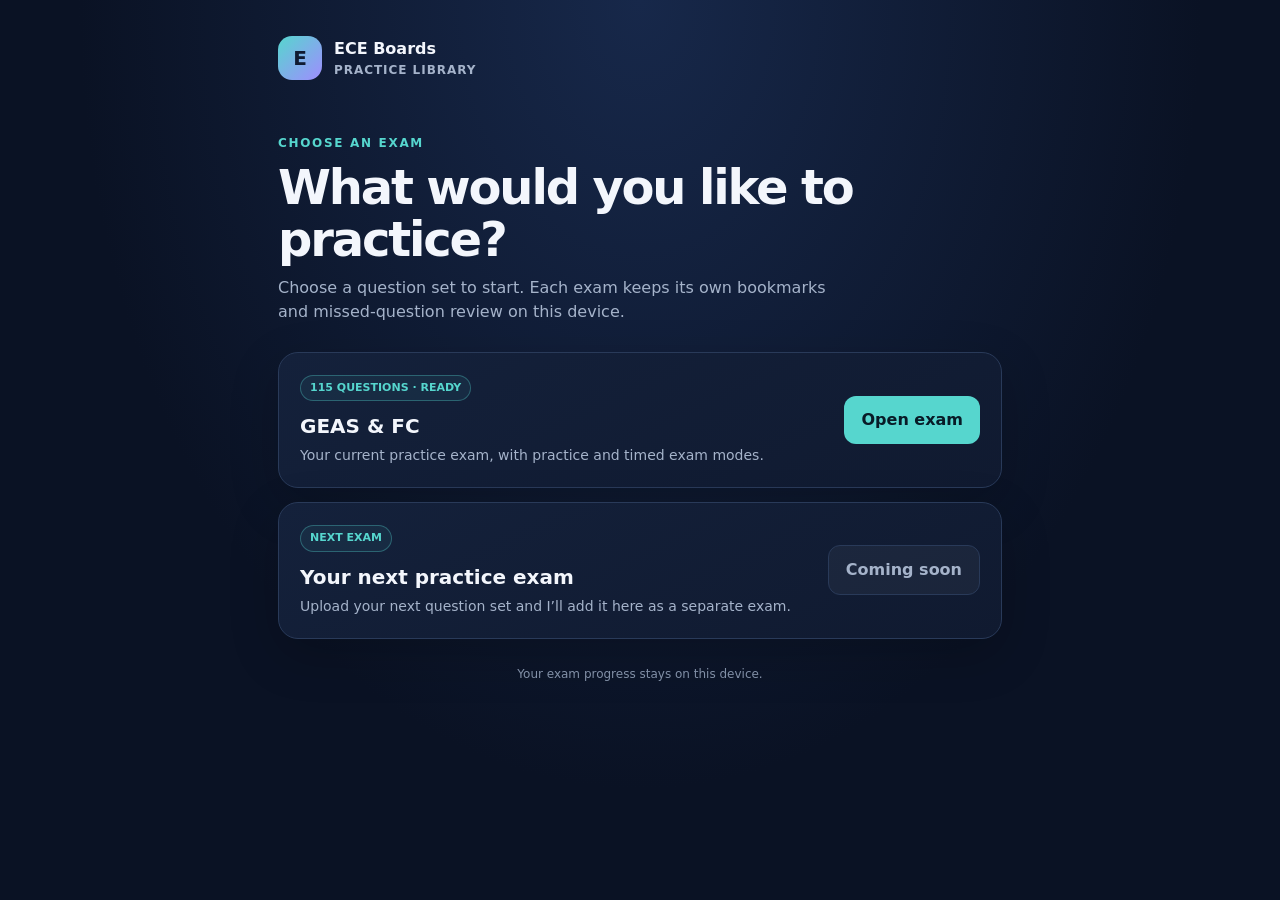
==== choose-exam/index.html @ 9ff5e1c0 "Add a separate exam chooser site" ====
<!doctype html>
<html lang="en">
<head>
  <meta charset="utf-8">
  <meta name="viewport" content="width=device-width, initial-scale=1, viewport-fit=cover">
  <meta name="theme-color" content="#101b32">
  <title>ECE Boards · Choose an Exam</title>
  <style>
    :root{color-scheme:dark;--bg:#0a1224;--panel:#14213b;--line:#293a59;--text:#f3f6fc;--muted:#a5b3ca;--cyan:#56d6ce}
    *{box-sizing:border-box}body{margin:0;min-height:100vh;background:radial-gradient(ellipse at top,#17284a,#0a1224 62%);color:var(--text);font:16px/1.5 system-ui,-apple-system,"Segoe UI",sans-serif}
    main{width:min(760px,100%);margin:auto;padding:36px 18px 48px}.brand{display:flex;gap:12px;align-items:center;font-weight:800;margin-bottom:54px}.logo{display:grid;place-items:center;width:44px;height:44px;border-radius:14px;background:linear-gradient(135deg,#56d6ce,#9f8dff);color:#101b32;font-weight:900;font-size:20px}.tiny{color:var(--muted);font-size:12px;letter-spacing:.08em}
    .eyebrow{color:var(--cyan);text-transform:uppercase;letter-spacing:.14em;font-size:12px;font-weight:800}.heading{font-size:clamp(32px,8vw,48px);letter-spacing:-.045em;line-height:1.08;margin:10px 0}.sub{color:var(--muted);margin:0 0 28px;max-width:560px}
    .list{display:grid;gap:14px}.exam{border:1px solid var(--line);border-radius:20px;background:linear-gradient(155deg,#14213b,#101a30);padding:21px;display:grid;grid-template-columns:1fr auto;align-items:center;gap:14px;box-shadow:0 16px 50px #0003}.exam h2{font-size:20px;margin:0 0 4px}.exam p{margin:0;color:var(--muted);font-size:14px}.badge{display:inline-block;border:1px solid #56d6ce55;background:#56d6ce12;color:var(--cyan);border-radius:999px;padding:4px 9px;font-size:11px;font-weight:750;margin-bottom:10px}.button{display:inline-block;text-decoration:none;text-align:center;border:0;border-radius:12px;padding:12px 17px;background:var(--cyan);color:#081b27;font-weight:800;white-space:nowrap}.button.disabled{background:#ffffff0b;border:1px solid var(--line);color:var(--muted);cursor:default}.footer{text-align:center;color:#8290a7;font-size:12px;margin-top:26px}
    @media(max-width:520px){main{padding:26px 14px 36px}.brand{margin-bottom:40px}.exam{grid-template-columns:1fr;align-items:start;padding:18px}.button{width:100%}}
  </style>
</head>
<body>
  <main>
    <div class="brand"><div class="logo">E</div><div>ECE Boards<div class="tiny">PRACTICE LIBRARY</div></div></div>
    <div class="eyebrow">Choose an exam</div>
    <h1 class="heading">What would you like to practice?</h1>
    <p class="sub">Choose a question set to start. Each exam keeps its own bookmarks and missed-question review on this device.</p>
    <section class="list" aria-label="Practice exams">
      <article class="exam">
        <div><span class="badge">115 QUESTIONS · READY</span><h2>GEAS &amp; FC</h2><p>Your current practice exam, with practice and timed exam modes.</p></div>
        <a class="button" href="geas-fc/">Open exam</a>
      </article>
      <article class="exam">
        <div><span class="badge">NEXT EXAM</span><h2>Your next practice exam</h2><p>Upload your next question set and I’ll add it here as a separate exam.</p></div>
        <span class="button disabled" aria-disabled="true">Coming soon</span>
      </article>
    </section>
    <div class="footer">Your exam progress stays on this device.</div>
  </main>
</body>
</html>
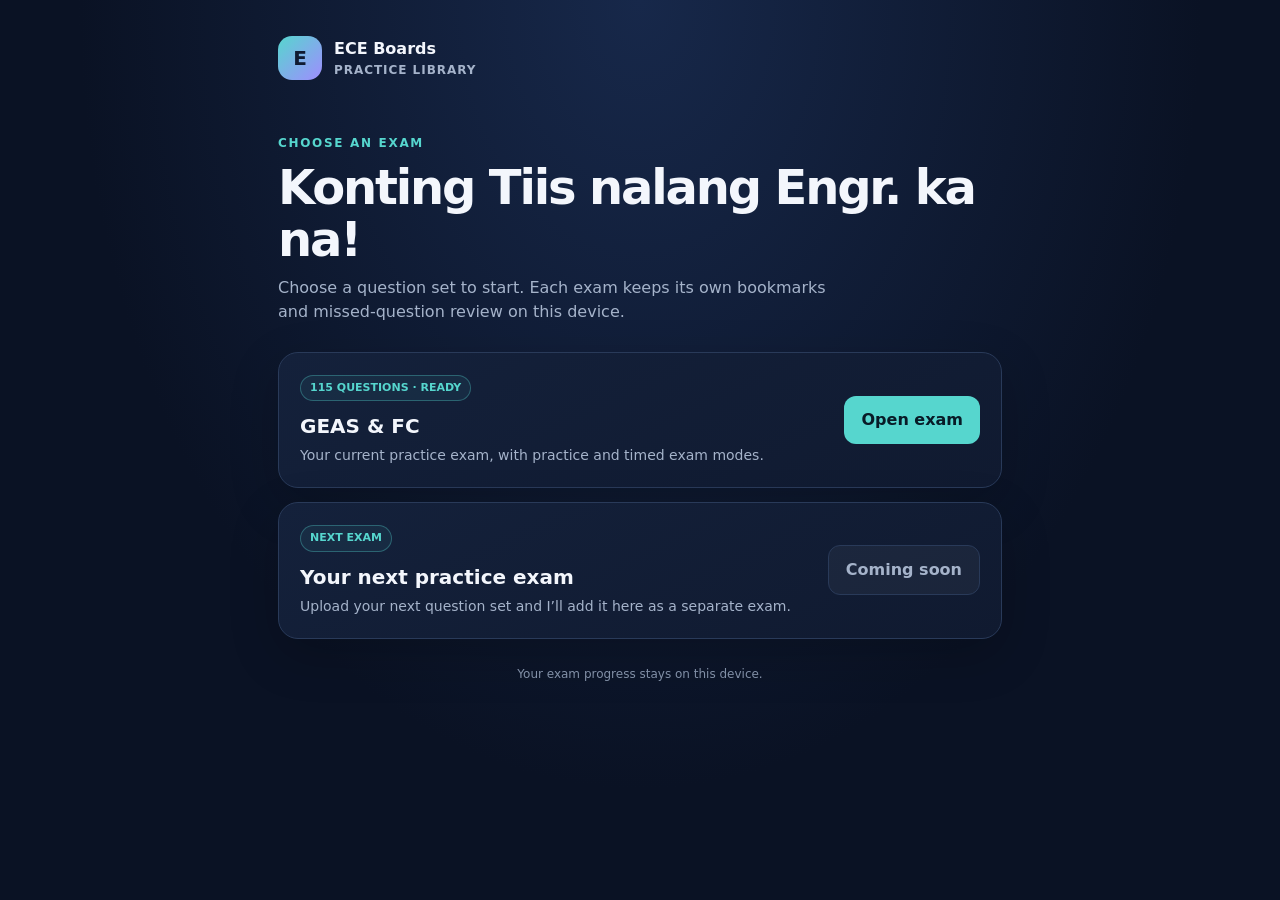
==== commit 85dcb8c5: "Update exam chooser heading" ====
--- a/choose-exam/index.html
+++ b/choose-exam/index.html
@@ -18,7 +18,7 @@
   <main>
     <div class="brand"><div class="logo">E</div><div>ECE Boards<div class="tiny">PRACTICE LIBRARY</div></div></div>
     <div class="eyebrow">Choose an exam</div>
-    <h1 class="heading">What would you like to practice?</h1>
+    <h1 class="heading">Konting Tiis nalang Engr. ka na!</h1>
     <p class="sub">Choose a question set to start. Each exam keeps its own bookmarks and missed-question review on this device.</p>
     <section class="list" aria-label="Practice exams">
       <article class="exam">
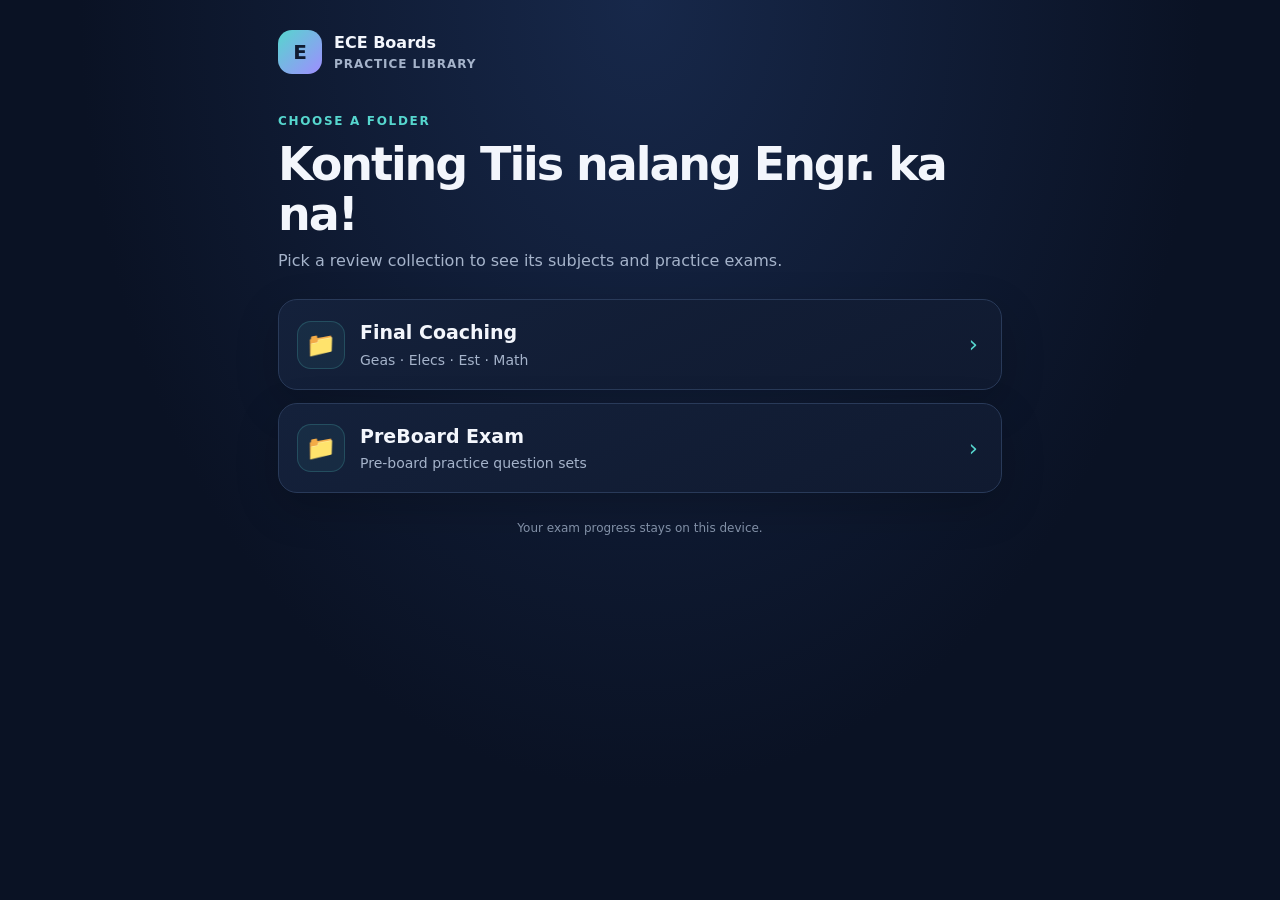
==== commit 86432ee2: "Organize exam chooser into folders" ====
--- a/choose-exam/index.html
+++ b/choose-exam/index.html
@@ -1,36 +1 @@
-<!doctype html>
-<html lang="en">
-<head>
-  <meta charset="utf-8">
-  <meta name="viewport" content="width=device-width, initial-scale=1, viewport-fit=cover">
-  <meta name="theme-color" content="#101b32">
-  <title>ECE Boards · Choose an Exam</title>
-  <style>
-    :root{color-scheme:dark;--bg:#0a1224;--panel:#14213b;--line:#293a59;--text:#f3f6fc;--muted:#a5b3ca;--cyan:#56d6ce}
-    *{box-sizing:border-box}body{margin:0;min-height:100vh;background:radial-gradient(ellipse at top,#17284a,#0a1224 62%);color:var(--text);font:16px/1.5 system-ui,-apple-system,"Segoe UI",sans-serif}
-    main{width:min(760px,100%);margin:auto;padding:36px 18px 48px}.brand{display:flex;gap:12px;align-items:center;font-weight:800;margin-bottom:54px}.logo{display:grid;place-items:center;width:44px;height:44px;border-radius:14px;background:linear-gradient(135deg,#56d6ce,#9f8dff);color:#101b32;font-weight:900;font-size:20px}.tiny{color:var(--muted);font-size:12px;letter-spacing:.08em}
-    .eyebrow{color:var(--cyan);text-transform:uppercase;letter-spacing:.14em;font-size:12px;font-weight:800}.heading{font-size:clamp(32px,8vw,48px);letter-spacing:-.045em;line-height:1.08;margin:10px 0}.sub{color:var(--muted);margin:0 0 28px;max-width:560px}
-    .list{display:grid;gap:14px}.exam{border:1px solid var(--line);border-radius:20px;background:linear-gradient(155deg,#14213b,#101a30);padding:21px;display:grid;grid-template-columns:1fr auto;align-items:center;gap:14px;box-shadow:0 16px 50px #0003}.exam h2{font-size:20px;margin:0 0 4px}.exam p{margin:0;color:var(--muted);font-size:14px}.badge{display:inline-block;border:1px solid #56d6ce55;background:#56d6ce12;color:var(--cyan);border-radius:999px;padding:4px 9px;font-size:11px;font-weight:750;margin-bottom:10px}.button{display:inline-block;text-decoration:none;text-align:center;border:0;border-radius:12px;padding:12px 17px;background:var(--cyan);color:#081b27;font-weight:800;white-space:nowrap}.button.disabled{background:#ffffff0b;border:1px solid var(--line);color:var(--muted);cursor:default}.footer{text-align:center;color:#8290a7;font-size:12px;margin-top:26px}
-    @media(max-width:520px){main{padding:26px 14px 36px}.brand{margin-bottom:40px}.exam{grid-template-columns:1fr;align-items:start;padding:18px}.button{width:100%}}
-  </style>
-</head>
-<body>
-  <main>
-    <div class="brand"><div class="logo">E</div><div>ECE Boards<div class="tiny">PRACTICE LIBRARY</div></div></div>
-    <div class="eyebrow">Choose an exam</div>
-    <h1 class="heading">Konting Tiis nalang Engr. ka na!</h1>
-    <p class="sub">Choose a question set to start. Each exam keeps its own bookmarks and missed-question review on this device.</p>
-    <section class="list" aria-label="Practice exams">
-      <article class="exam">
-        <div><span class="badge">115 QUESTIONS · READY</span><h2>GEAS &amp; FC</h2><p>Your current practice exam, with practice and timed exam modes.</p></div>
-        <a class="button" href="geas-fc/">Open exam</a>
-      </article>
-      <article class="exam">
-        <div><span class="badge">NEXT EXAM</span><h2>Your next practice exam</h2><p>Upload your next question set and I’ll add it here as a separate exam.</p></div>
-        <span class="button disabled" aria-disabled="true">Coming soon</span>
-      </article>
-    </section>
-    <div class="footer">Your exam progress stays on this device.</div>
-  </main>
-</body>
-</html>
+<!doctype html><html lang="en"><head><meta charset="utf-8"><meta name="viewport" content="width=device-width,initial-scale=1,viewport-fit=cover"><meta name="theme-color" content="#101b32"><title>ECE Boards · Practice Library</title><link rel="stylesheet" href="folder-style.css"></head><body><main><div class="brand"><div class="logo">E</div><div>ECE Boards<div class="tiny">PRACTICE LIBRARY</div></div></div><div class="eyebrow">Choose a folder</div><h1 class="heading">Konting Tiis nalang Engr. ka na!</h1><p class="sub">Pick a review collection to see its subjects and practice exams.</p><section class="list" aria-label="Exam folders"><a class="folder-card" href="final-coaching/"><div class="folder-icon" aria-hidden="true">📁</div><div class="folder-copy"><h2>Final Coaching</h2><p>Geas · Elecs · Est · Math</p></div><span class="folder-arrow" aria-hidden="true">›</span></a><a class="folder-card" href="preboard-exam/"><div class="folder-icon" aria-hidden="true">📁</div><div class="folder-copy"><h2>PreBoard Exam</h2><p>Pre-board practice question sets</p></div><span class="folder-arrow" aria-hidden="true">›</span></a></section><div class="footer">Your exam progress stays on this device.</div></main></body></html>
--- a/choose-exam/folder-style.css
+++ b/choose-exam/folder-style.css
@@ -0,0 +1,2 @@
+:root{color-scheme:dark;--bg:#0a1224;--panel:#14213b;--line:#293a59;--text:#f3f6fc;--muted:#a5b3ca;--cyan:#56d6ce;--good:#70df9a}
+*{box-sizing:border-box}body{margin:0;min-height:100vh;background:radial-gradient(ellipse at top,#17284a,#0a1224 62%);color:var(--text);font:16px/1.5 system-ui,-apple-system,"Segoe UI",sans-serif}main{width:min(760px,100%);margin:auto;padding:30px 18px 44px}.brand{display:flex;gap:12px;align-items:center;font-weight:800;margin-bottom:38px}.logo{display:grid;place-items:center;width:44px;height:44px;border-radius:14px;background:linear-gradient(135deg,#56d6ce,#9f8dff);color:#101b32;font-weight:900;font-size:20px}.tiny{color:var(--muted);font-size:12px;letter-spacing:.08em}.back{display:inline-flex;align-items:center;gap:7px;color:var(--muted);text-decoration:none;font-size:14px;margin:0 0 24px}.back:hover{color:var(--cyan)}.eyebrow{color:var(--cyan);text-transform:uppercase;letter-spacing:.14em;font-size:12px;font-weight:800}.heading{font-size:clamp(31px,8vw,46px);letter-spacing:-.045em;line-height:1.08;margin:10px 0}.sub{color:var(--muted);margin:0 0 26px;max-width:590px}.list{display:grid;gap:13px}.folder-card,.exam-card,.empty-card{border:1px solid var(--line);border-radius:19px;background:linear-gradient(155deg,#14213b,#101a30);padding:18px;box-shadow:0 15px 44px #0003}.folder-card{display:flex;align-items:center;gap:15px;text-decoration:none;color:var(--text);transition:border-color .15s,transform .15s}.folder-card:hover{border-color:#56d6ce88;transform:translateY(-1px)}.folder-icon{flex:none;display:grid;place-items:center;width:48px;height:48px;background:#56d6ce12;border:1px solid #56d6ce33;border-radius:14px;font-size:24px}.folder-copy{flex:1;min-width:0}.folder-copy h2,.exam-copy h2{font-size:19px;margin:0 0 3px}.folder-copy p,.exam-copy p,.empty-card p{color:var(--muted);font-size:14px;margin:0}.folder-arrow{font-size:23px;color:var(--cyan);padding:0 5px}.badge{display:inline-block;border:1px solid #56d6ce55;background:#56d6ce12;color:var(--cyan);border-radius:999px;padding:4px 9px;font-size:11px;font-weight:750;margin-bottom:9px}.exam-card{display:grid;grid-template-columns:1fr auto;align-items:center;gap:14px}.exam-copy{min-width:0}.exam-copy .badge{margin-bottom:8px}.button{display:inline-block;text-decoration:none;text-align:center;border:0;border-radius:12px;padding:12px 17px;background:var(--cyan);color:#081b27;font-weight:800;white-space:nowrap}.empty-card{border-style:dashed;background:#ffffff04}.footer{text-align:center;color:#8290a7;font-size:12px;margin-top:26px}@media(max-width:520px){main{padding:24px 14px 36px}.brand{margin-bottom:31px}.folder-card,.exam-card,.empty-card{padding:15px}.folder-icon{width:43px;height:43px}.exam-card{grid-template-columns:1fr}.button{width:100%}}
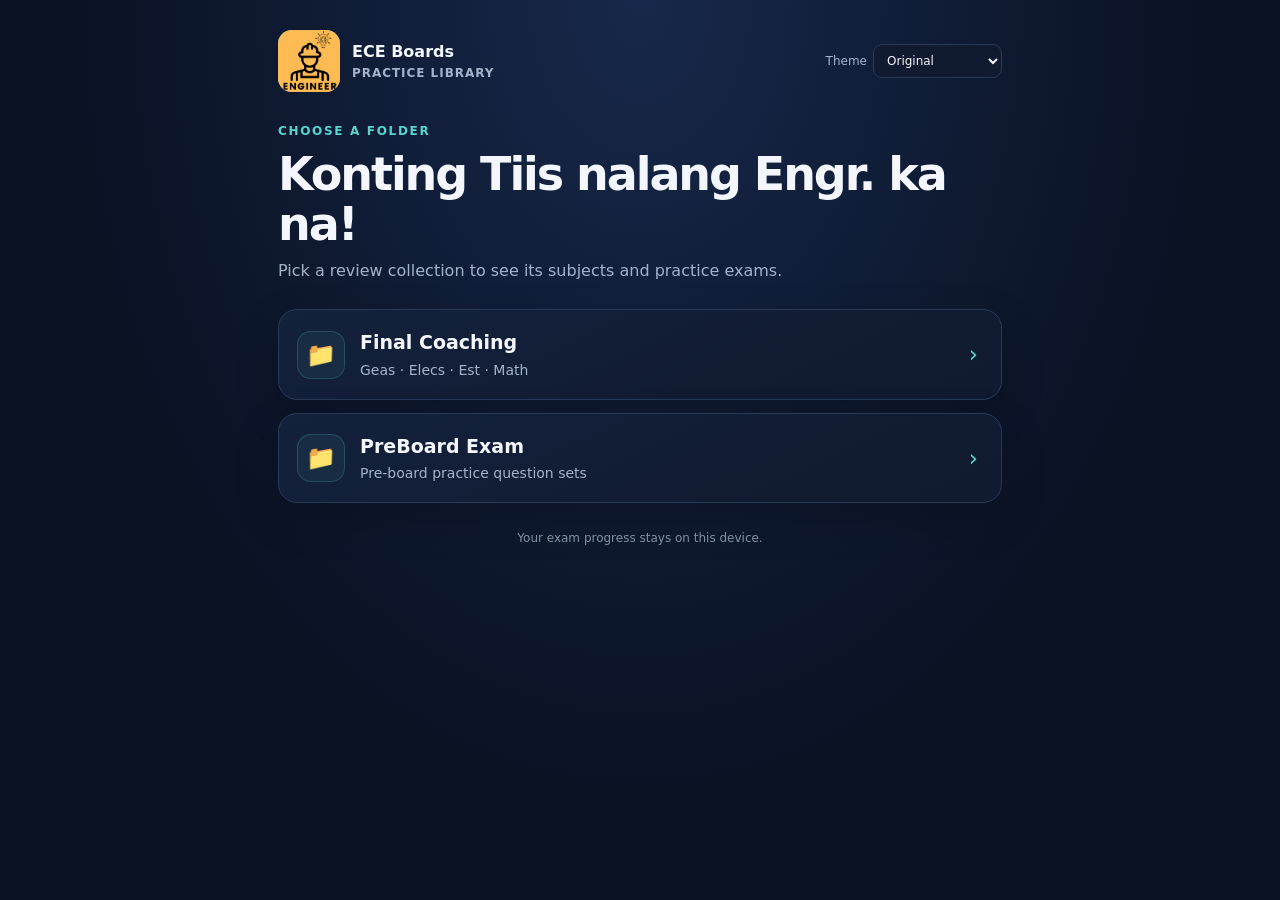
==== commit 0deeaf82: "Add shared site theme and engineer logo" ====
--- a/choose-exam/index.html
+++ b/choose-exam/index.html
@@ -1 +1 @@
-<!doctype html><html lang="en"><head><meta charset="utf-8"><meta name="viewport" content="width=device-width,initial-scale=1,viewport-fit=cover"><meta name="theme-color" content="#101b32"><title>ECE Boards · Practice Library</title><link rel="stylesheet" href="folder-style.css"></head><body><main><div class="brand"><div class="logo">E</div><div>ECE Boards<div class="tiny">PRACTICE LIBRARY</div></div></div><div class="eyebrow">Choose a folder</div><h1 class="heading">Konting Tiis nalang Engr. ka na!</h1><p class="sub">Pick a review collection to see its subjects and practice exams.</p><section class="list" aria-label="Exam folders"><a class="folder-card" href="final-coaching/"><div class="folder-icon" aria-hidden="true">📁</div><div class="folder-copy"><h2>Final Coaching</h2><p>Geas · Elecs · Est · Math</p></div><span class="folder-arrow" aria-hidden="true">›</span></a><a class="folder-card" href="preboard-exam/"><div class="folder-icon" aria-hidden="true">📁</div><div class="folder-copy"><h2>PreBoard Exam</h2><p>Pre-board practice question sets</p></div><span class="folder-arrow" aria-hidden="true">›</span></a></section><div class="footer">Your exam progress stays on this device.</div></main></body></html>
+<!doctype html><html lang="en"><head><meta charset="utf-8"><meta name="viewport" content="width=device-width,initial-scale=1,viewport-fit=cover"><meta name="theme-color" content="#101b32"><title>ECE Boards · Practice Library</title><link rel="stylesheet" href="folder-style.css"></head><body><main><header class="site-header"><div class="brand"><div class="logo"><img src="engineer-logo.png" alt="ECE engineer logo"></div><div>ECE Boards<div class="tiny">PRACTICE LIBRARY</div></div></div><label class="theme-control" for="themeSelect"><span>Theme</span><select class="theme-select" id="themeSelect" aria-label="Color theme"><option value="default">Original</option><option value="light">White</option><option value="midnight">Midnight Black</option></select></label></header><div class="eyebrow">Choose a folder</div><h1 class="heading">Konting Tiis nalang Engr. ka na!</h1><p class="sub">Pick a review collection to see its subjects and practice exams.</p><section class="list" aria-label="Exam folders"><a class="folder-card" href="final-coaching/"><div class="folder-icon" aria-hidden="true">📁</div><div class="folder-copy"><h2>Final Coaching</h2><p>Geas · Elecs · Est · Math</p></div><span class="folder-arrow" aria-hidden="true">›</span></a><a class="folder-card" href="preboard-exam/"><div class="folder-icon" aria-hidden="true">📁</div><div class="folder-copy"><h2>PreBoard Exam</h2><p>Pre-board practice question sets</p></div><span class="folder-arrow" aria-hidden="true">›</span></a></section><div class="footer">Your exam progress stays on this device.</div></main><script src="theme.js"></script></body></html>
--- a/choose-exam/folder-style.css
+++ b/choose-exam/folder-style.css
@@ -1,2 +1,6 @@
 :root{color-scheme:dark;--bg:#0a1224;--panel:#14213b;--line:#293a59;--text:#f3f6fc;--muted:#a5b3ca;--cyan:#56d6ce;--good:#70df9a}
 *{box-sizing:border-box}body{margin:0;min-height:100vh;background:radial-gradient(ellipse at top,#17284a,#0a1224 62%);color:var(--text);font:16px/1.5 system-ui,-apple-system,"Segoe UI",sans-serif}main{width:min(760px,100%);margin:auto;padding:30px 18px 44px}.brand{display:flex;gap:12px;align-items:center;font-weight:800;margin-bottom:38px}.logo{display:grid;place-items:center;width:44px;height:44px;border-radius:14px;background:linear-gradient(135deg,#56d6ce,#9f8dff);color:#101b32;font-weight:900;font-size:20px}.tiny{color:var(--muted);font-size:12px;letter-spacing:.08em}.back{display:inline-flex;align-items:center;gap:7px;color:var(--muted);text-decoration:none;font-size:14px;margin:0 0 24px}.back:hover{color:var(--cyan)}.eyebrow{color:var(--cyan);text-transform:uppercase;letter-spacing:.14em;font-size:12px;font-weight:800}.heading{font-size:clamp(31px,8vw,46px);letter-spacing:-.045em;line-height:1.08;margin:10px 0}.sub{color:var(--muted);margin:0 0 26px;max-width:590px}.list{display:grid;gap:13px}.folder-card,.exam-card,.empty-card{border:1px solid var(--line);border-radius:19px;background:linear-gradient(155deg,#14213b,#101a30);padding:18px;box-shadow:0 15px 44px #0003}.folder-card{display:flex;align-items:center;gap:15px;text-decoration:none;color:var(--text);transition:border-color .15s,transform .15s}.folder-card:hover{border-color:#56d6ce88;transform:translateY(-1px)}.folder-icon{flex:none;display:grid;place-items:center;width:48px;height:48px;background:#56d6ce12;border:1px solid #56d6ce33;border-radius:14px;font-size:24px}.folder-copy{flex:1;min-width:0}.folder-copy h2,.exam-copy h2{font-size:19px;margin:0 0 3px}.folder-copy p,.exam-copy p,.empty-card p{color:var(--muted);font-size:14px;margin:0}.folder-arrow{font-size:23px;color:var(--cyan);padding:0 5px}.badge{display:inline-block;border:1px solid #56d6ce55;background:#56d6ce12;color:var(--cyan);border-radius:999px;padding:4px 9px;font-size:11px;font-weight:750;margin-bottom:9px}.exam-card{display:grid;grid-template-columns:1fr auto;align-items:center;gap:14px}.exam-copy{min-width:0}.exam-copy .badge{margin-bottom:8px}.button{display:inline-block;text-decoration:none;text-align:center;border:0;border-radius:12px;padding:12px 17px;background:var(--cyan);color:#081b27;font-weight:800;white-space:nowrap}.empty-card{border-style:dashed;background:#ffffff04}.footer{text-align:center;color:#8290a7;font-size:12px;margin-top:26px}@media(max-width:520px){main{padding:24px 14px 36px}.brand{margin-bottom:31px}.folder-card,.exam-card,.empty-card{padding:15px}.folder-icon{width:43px;height:43px}.exam-card{grid-template-columns:1fr}.button{width:100%}}
+.site-header{display:flex;justify-content:space-between;align-items:center;gap:14px;margin:0 0 30px}.site-header .brand{margin:0}.theme-control{display:flex;align-items:center;gap:6px;color:var(--muted);font-size:12px;white-space:nowrap}.theme-select{max-width:140px;padding:8px 9px;border:1px solid var(--line);border-radius:9px;background:#101a30;color:var(--text);font:inherit}.theme-select:focus-visible{outline:3px solid var(--cyan);outline-offset:2px}.logo{width:62px;height:62px;overflow:hidden}.logo img{display:block;width:100%;height:100%;object-fit:cover}
+body[data-theme="light"]{color-scheme:light;--line:#d7deea;--text:#1b2638;--muted:#58667c;--cyan:#07848a;--good:#19743b;background:#f3f6fb;color:var(--text)}body[data-theme="light"] .folder-card,body[data-theme="light"] .exam-card,body[data-theme="light"] .empty-card{background:#fff;box-shadow:0 15px 44px #17243a16}body[data-theme="light"] .folder-icon{background:#07848a12;border-color:#07848a33}
+body[data-theme="midnight"]{color-scheme:dark;--line:#252834;--text:#f0f0f4;--muted:#a3a5b1;--cyan:#72d8d2;--good:#77df98;background:linear-gradient(180deg,#07070a,#000 82%);color:var(--text)}body[data-theme="midnight"] .folder-card,body[data-theme="midnight"] .exam-card,body[data-theme="midnight"] .empty-card{background:linear-gradient(155deg,#111116,#08080b);border-color:#282a34;box-shadow:0 20px 70px #0009}body[data-theme="midnight"] .theme-select{background:#090a0e;color:var(--text)}
+@media(max-width:520px){.site-header{align-items:flex-start;flex-wrap:wrap}.site-header .theme-control{margin-left:auto}.site-header .brand{margin:0}.site-header .logo{width:54px;height:54px}.theme-select{max-width:128px}}
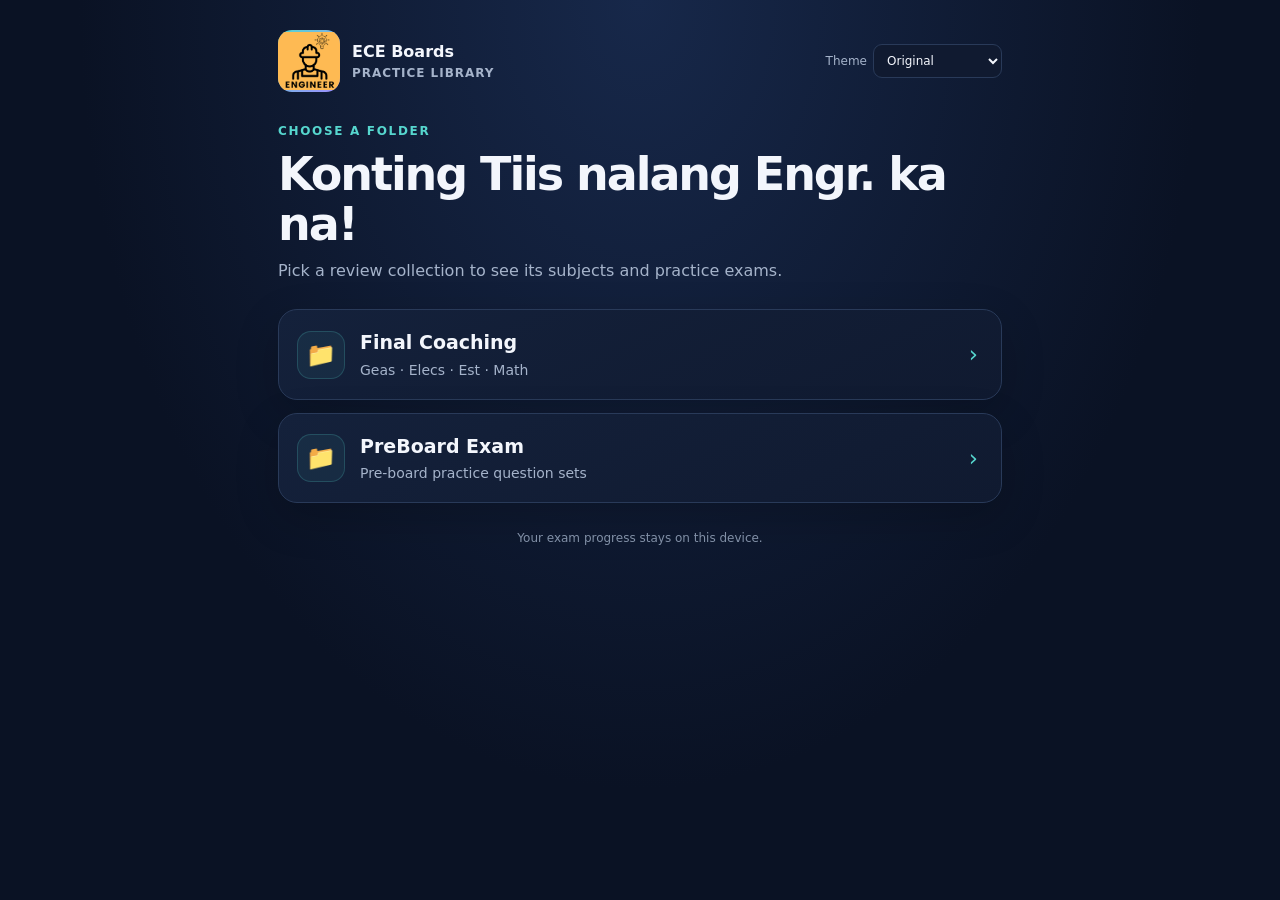
==== commit 046c367c: "Bust cached folder styles for current theme" ====
--- a/choose-exam/index.html
+++ b/choose-exam/index.html
@@ -1 +1 @@
-<!doctype html><html lang="en"><head><meta charset="utf-8"><meta name="viewport" content="width=device-width,initial-scale=1,viewport-fit=cover"><meta name="theme-color" content="#101b32"><title>ECE Boards · Practice Library</title><link rel="stylesheet" href="folder-style.css"></head><body><main><header class="site-header"><div class="brand"><div class="logo"><img src="engineer-logo.png" alt="ECE engineer logo"></div><div>ECE Boards<div class="tiny">PRACTICE LIBRARY</div></div></div><label class="theme-control" for="themeSelect"><span>Theme</span><select class="theme-select" id="themeSelect" aria-label="Color theme"><option value="default">Original</option><option value="light">White</option><option value="midnight">Midnight Black</option></select></label></header><div class="eyebrow">Choose a folder</div><h1 class="heading">Konting Tiis nalang Engr. ka na!</h1><p class="sub">Pick a review collection to see its subjects and practice exams.</p><section class="list" aria-label="Exam folders"><a class="folder-card" href="final-coaching/"><div class="folder-icon" aria-hidden="true">📁</div><div class="folder-copy"><h2>Final Coaching</h2><p>Geas · Elecs · Est · Math</p></div><span class="folder-arrow" aria-hidden="true">›</span></a><a class="folder-card" href="preboard-exam/"><div class="folder-icon" aria-hidden="true">📁</div><div class="folder-copy"><h2>PreBoard Exam</h2><p>Pre-board practice question sets</p></div><span class="folder-arrow" aria-hidden="true">›</span></a></section><div class="footer">Your exam progress stays on this device.</div></main><script src="theme.js"></script></body></html>
+<!doctype html><html lang="en"><head><meta charset="utf-8"><meta name="viewport" content="width=device-width,initial-scale=1,viewport-fit=cover"><meta name="theme-color" content="#101b32"><title>ECE Boards · Practice Library</title><link rel="stylesheet" href="folder-style.css?v=0deeaf8"></head><body><main><header class="site-header"><div class="brand"><div class="logo"><img src="engineer-logo.png" alt="ECE engineer logo"></div><div>ECE Boards<div class="tiny">PRACTICE LIBRARY</div></div></div><label class="theme-control" for="themeSelect"><span>Theme</span><select class="theme-select" id="themeSelect" aria-label="Color theme"><option value="default">Original</option><option value="light">White</option><option value="midnight">Midnight Black</option></select></label></header><div class="eyebrow">Choose a folder</div><h1 class="heading">Konting Tiis nalang Engr. ka na!</h1><p class="sub">Pick a review collection to see its subjects and practice exams.</p><section class="list" aria-label="Exam folders"><a class="folder-card" href="final-coaching/"><div class="folder-icon" aria-hidden="true">📁</div><div class="folder-copy"><h2>Final Coaching</h2><p>Geas · Elecs · Est · Math</p></div><span class="folder-arrow" aria-hidden="true">›</span></a><a class="folder-card" href="preboard-exam/"><div class="folder-icon" aria-hidden="true">📁</div><div class="folder-copy"><h2>PreBoard Exam</h2><p>Pre-board practice question sets</p></div><span class="folder-arrow" aria-hidden="true">›</span></a></section><div class="footer">Your exam progress stays on this device.</div></main><script src="theme.js"></script></body></html>
--- a/choose-exam/folder-style.css
+++ b/choose-exam/folder-style.css
@@ -1,6 +1,6 @@
 :root{color-scheme:dark;--bg:#0a1224;--panel:#14213b;--line:#293a59;--text:#f3f6fc;--muted:#a5b3ca;--cyan:#56d6ce;--good:#70df9a}
 *{box-sizing:border-box}body{margin:0;min-height:100vh;background:radial-gradient(ellipse at top,#17284a,#0a1224 62%);color:var(--text);font:16px/1.5 system-ui,-apple-system,"Segoe UI",sans-serif}main{width:min(760px,100%);margin:auto;padding:30px 18px 44px}.brand{display:flex;gap:12px;align-items:center;font-weight:800;margin-bottom:38px}.logo{display:grid;place-items:center;width:44px;height:44px;border-radius:14px;background:linear-gradient(135deg,#56d6ce,#9f8dff);color:#101b32;font-weight:900;font-size:20px}.tiny{color:var(--muted);font-size:12px;letter-spacing:.08em}.back{display:inline-flex;align-items:center;gap:7px;color:var(--muted);text-decoration:none;font-size:14px;margin:0 0 24px}.back:hover{color:var(--cyan)}.eyebrow{color:var(--cyan);text-transform:uppercase;letter-spacing:.14em;font-size:12px;font-weight:800}.heading{font-size:clamp(31px,8vw,46px);letter-spacing:-.045em;line-height:1.08;margin:10px 0}.sub{color:var(--muted);margin:0 0 26px;max-width:590px}.list{display:grid;gap:13px}.folder-card,.exam-card,.empty-card{border:1px solid var(--line);border-radius:19px;background:linear-gradient(155deg,#14213b,#101a30);padding:18px;box-shadow:0 15px 44px #0003}.folder-card{display:flex;align-items:center;gap:15px;text-decoration:none;color:var(--text);transition:border-color .15s,transform .15s}.folder-card:hover{border-color:#56d6ce88;transform:translateY(-1px)}.folder-icon{flex:none;display:grid;place-items:center;width:48px;height:48px;background:#56d6ce12;border:1px solid #56d6ce33;border-radius:14px;font-size:24px}.folder-copy{flex:1;min-width:0}.folder-copy h2,.exam-copy h2{font-size:19px;margin:0 0 3px}.folder-copy p,.exam-copy p,.empty-card p{color:var(--muted);font-size:14px;margin:0}.folder-arrow{font-size:23px;color:var(--cyan);padding:0 5px}.badge{display:inline-block;border:1px solid #56d6ce55;background:#56d6ce12;color:var(--cyan);border-radius:999px;padding:4px 9px;font-size:11px;font-weight:750;margin-bottom:9px}.exam-card{display:grid;grid-template-columns:1fr auto;align-items:center;gap:14px}.exam-copy{min-width:0}.exam-copy .badge{margin-bottom:8px}.button{display:inline-block;text-decoration:none;text-align:center;border:0;border-radius:12px;padding:12px 17px;background:var(--cyan);color:#081b27;font-weight:800;white-space:nowrap}.empty-card{border-style:dashed;background:#ffffff04}.footer{text-align:center;color:#8290a7;font-size:12px;margin-top:26px}@media(max-width:520px){main{padding:24px 14px 36px}.brand{margin-bottom:31px}.folder-card,.exam-card,.empty-card{padding:15px}.folder-icon{width:43px;height:43px}.exam-card{grid-template-columns:1fr}.button{width:100%}}
-.site-header{display:flex;justify-content:space-between;align-items:center;gap:14px;margin:0 0 30px}.site-header .brand{margin:0}.theme-control{display:flex;align-items:center;gap:6px;color:var(--muted);font-size:12px;white-space:nowrap}.theme-select{max-width:140px;padding:8px 9px;border:1px solid var(--line);border-radius:9px;background:#101a30;color:var(--text);font:inherit}.theme-select:focus-visible{outline:3px solid var(--cyan);outline-offset:2px}.logo{width:62px;height:62px;overflow:hidden}.logo img{display:block;width:100%;height:100%;object-fit:cover}
+.site-header{display:flex;justify-content:space-between;align-items:center;gap:14px;margin:0 0 30px}.site-header .brand{margin:0}.theme-control{display:flex;align-items:center;gap:6px;color:var(--muted);font-size:12px;white-space:nowrap}.theme-select{max-width:140px;padding:8px 9px;border:1px solid var(--line);border-radius:9px;background:#101a30;color:var(--text);font:inherit}.theme-select:focus-visible{outline:3px solid var(--cyan);outline-offset:2px}.logo{width:62px;height:62px;overflow:hidden}.logo img{display:block;width:100%;height:100%;object-fit:contain}
 body[data-theme="light"]{color-scheme:light;--line:#d7deea;--text:#1b2638;--muted:#58667c;--cyan:#07848a;--good:#19743b;background:#f3f6fb;color:var(--text)}body[data-theme="light"] .folder-card,body[data-theme="light"] .exam-card,body[data-theme="light"] .empty-card{background:#fff;box-shadow:0 15px 44px #17243a16}body[data-theme="light"] .folder-icon{background:#07848a12;border-color:#07848a33}
 body[data-theme="midnight"]{color-scheme:dark;--line:#252834;--text:#f0f0f4;--muted:#a3a5b1;--cyan:#72d8d2;--good:#77df98;background:linear-gradient(180deg,#07070a,#000 82%);color:var(--text)}body[data-theme="midnight"] .folder-card,body[data-theme="midnight"] .exam-card,body[data-theme="midnight"] .empty-card{background:linear-gradient(155deg,#111116,#08080b);border-color:#282a34;box-shadow:0 20px 70px #0009}body[data-theme="midnight"] .theme-select{background:#090a0e;color:var(--text)}
 @media(max-width:520px){.site-header{align-items:flex-start;flex-wrap:wrap}.site-header .theme-control{margin-left:auto}.site-header .brand{margin:0}.site-header .logo{width:54px;height:54px}.theme-select{max-width:128px}}
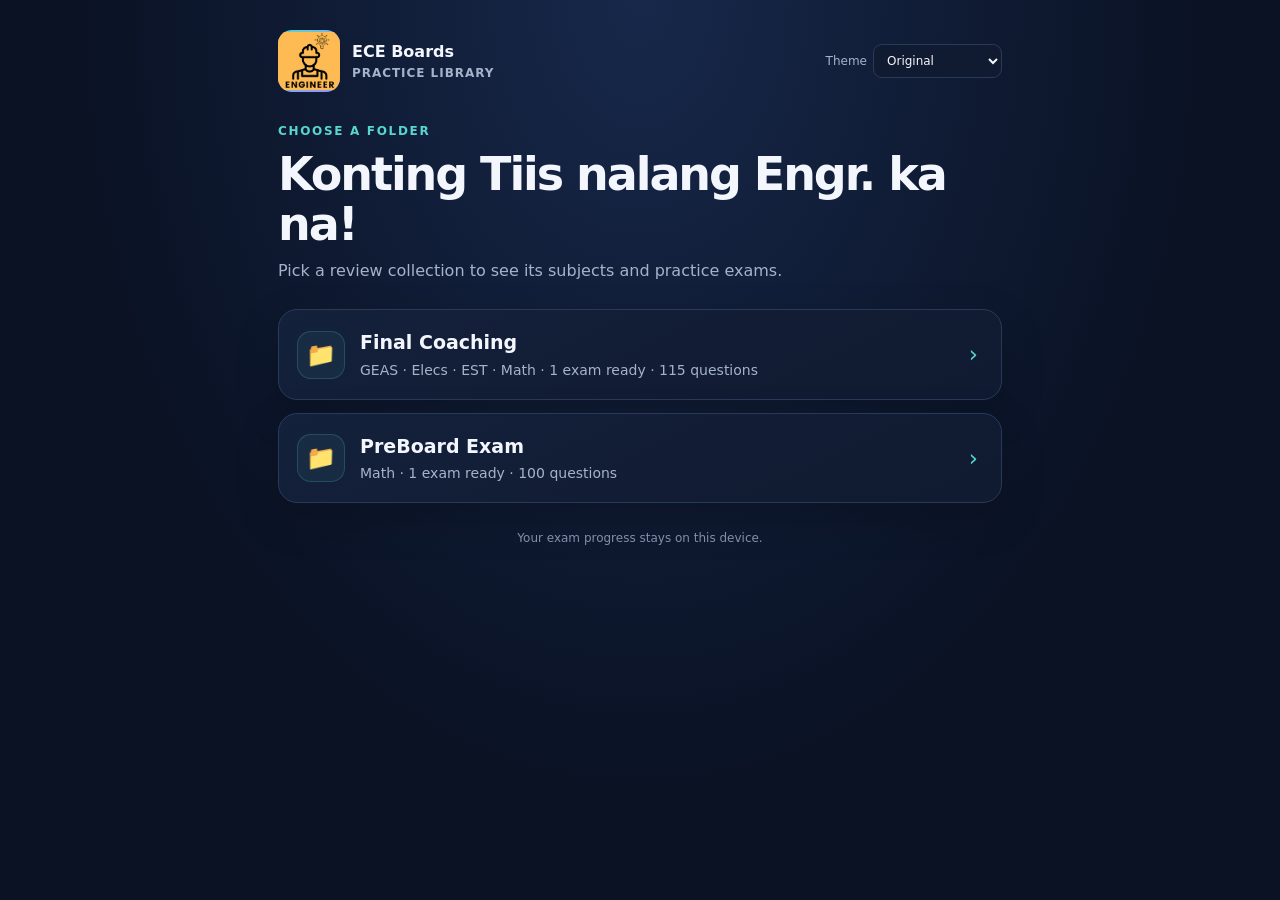
==== commit 4012e6b0: "Add app navigation, resume, and install support" ====
--- a/choose-exam/index.html
+++ b/choose-exam/index.html
@@ -1 +1 @@
-<!doctype html><html lang="en"><head><meta charset="utf-8"><meta name="viewport" content="width=device-width,initial-scale=1,viewport-fit=cover"><meta name="theme-color" content="#101b32"><title>ECE Boards · Practice Library</title><link rel="stylesheet" href="folder-style.css?v=0deeaf8"></head><body><main><header class="site-header"><div class="brand"><div class="logo"><img src="engineer-logo.png" alt="ECE engineer logo"></div><div>ECE Boards<div class="tiny">PRACTICE LIBRARY</div></div></div><label class="theme-control" for="themeSelect"><span>Theme</span><select class="theme-select" id="themeSelect" aria-label="Color theme"><option value="default">Original</option><option value="light">White</option><option value="midnight">Midnight Black</option></select></label></header><div class="eyebrow">Choose a folder</div><h1 class="heading">Konting Tiis nalang Engr. ka na!</h1><p class="sub">Pick a review collection to see its subjects and practice exams.</p><section class="list" aria-label="Exam folders"><a class="folder-card" href="final-coaching/"><div class="folder-icon" aria-hidden="true">📁</div><div class="folder-copy"><h2>Final Coaching</h2><p>Geas · Elecs · Est · Math</p></div><span class="folder-arrow" aria-hidden="true">›</span></a><a class="folder-card" href="preboard-exam/"><div class="folder-icon" aria-hidden="true">📁</div><div class="folder-copy"><h2>PreBoard Exam</h2><p>Pre-board practice question sets</p></div><span class="folder-arrow" aria-hidden="true">›</span></a></section><div class="footer">Your exam progress stays on this device.</div></main><script src="theme.js"></script></body></html>
+<!doctype html><html lang="en"><head><meta charset="utf-8"><meta name="viewport" content="width=device-width,initial-scale=1,viewport-fit=cover"><meta name="theme-color" content="#101b32"><title>ECE Boards · Practice Library</title><link rel="stylesheet" href="folder-style.css?v=install-flow-1"><link rel="manifest" href="/ece-boards-practice/manifest.webmanifest"><meta name="apple-mobile-web-app-capable" content="yes"><meta name="apple-mobile-web-app-title" content="ECE Boards"><link rel="apple-touch-icon" href="/ece-boards-practice/choose-exam/engineer-logo.png"></head><body><main><header class="site-header"><div class="brand"><div class="logo"><img src="engineer-logo.png" alt="ECE engineer logo"></div><div>ECE Boards<div class="tiny">PRACTICE LIBRARY</div></div></div><label class="theme-control" for="themeSelect"><span>Theme</span><select class="theme-select" id="themeSelect" aria-label="Color theme"><option value="default">Original</option><option value="light">White</option><option value="midnight">Midnight Black</option></select></label></header><div class="eyebrow">Choose a folder</div><h1 class="heading">Konting Tiis nalang Engr. ka na!</h1><p class="sub">Pick a review collection to see its subjects and practice exams.</p><section class="list" aria-label="Exam folders"><a class="folder-card" href="final-coaching/"><div class="folder-icon" aria-hidden="true">📁</div><div class="folder-copy"><h2>Final Coaching</h2><p>GEAS · Elecs · EST · Math · 1 exam ready · 115 questions</p></div><span class="folder-arrow" aria-hidden="true">›</span></a><a class="folder-card" href="preboard-exam/"><div class="folder-icon" aria-hidden="true">📁</div><div class="folder-copy"><h2>PreBoard Exam</h2><p>Math · 1 exam ready · 100 questions</p></div><span class="folder-arrow" aria-hidden="true">›</span></a></section><div class="footer">Your exam progress stays on this device.</div></main><script src="theme.js"></script><script src="/ece-boards-practice/site-ui.js"></script></body></html>
